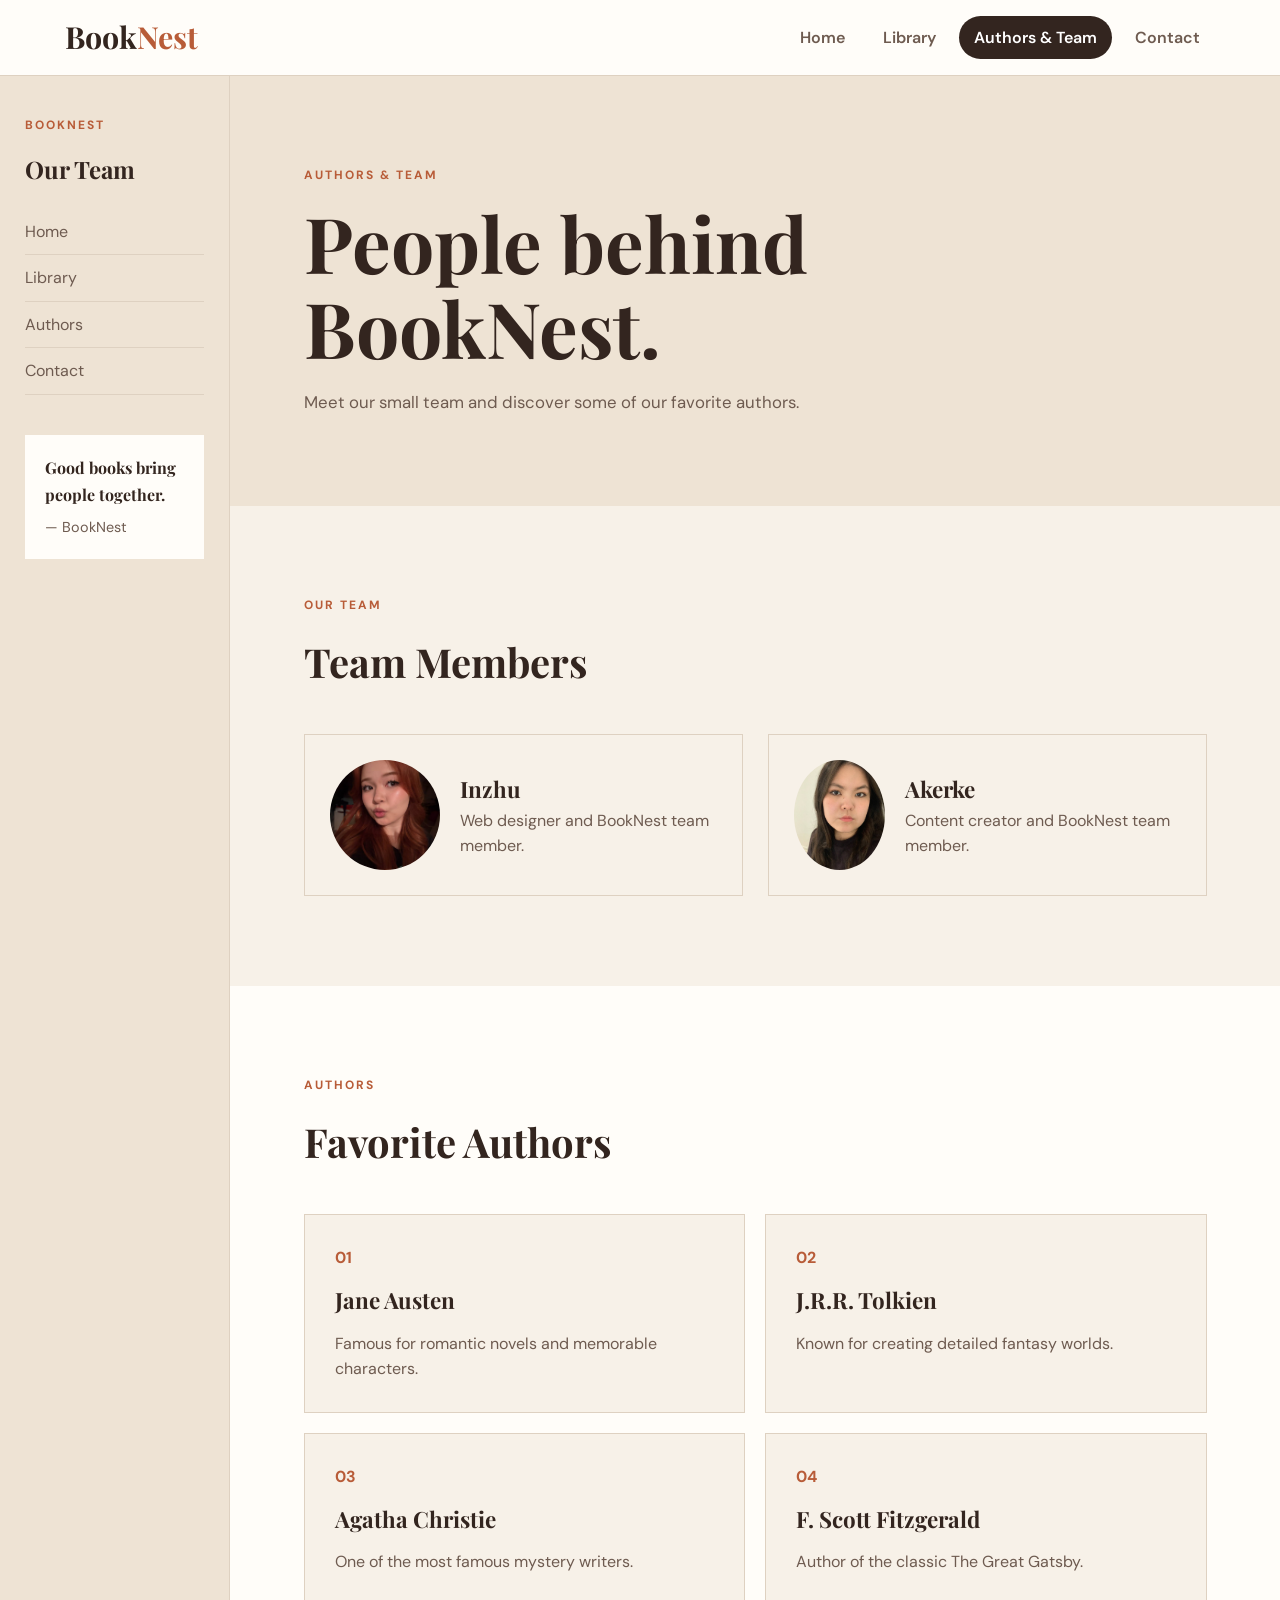
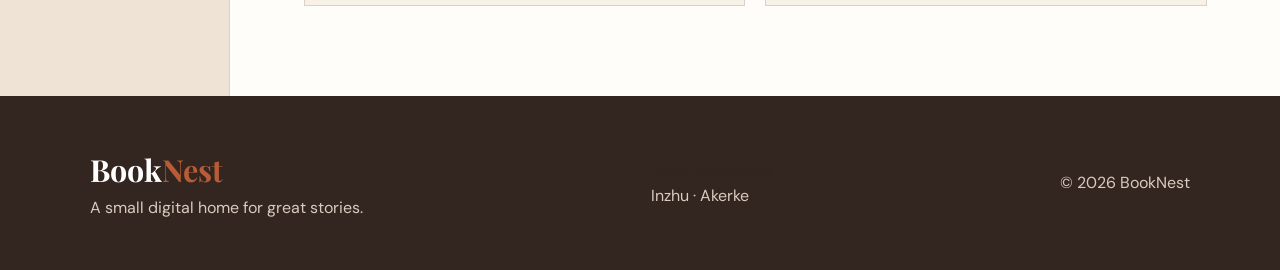
==== BookNestWeb-main/authors.html @ 7879bcff "Initial commit - Assignment 3 Bootstrap integration" ====
<!DOCTYPE html>
<html lang="en">

<head>
    <meta charset="UTF-8">

    <meta
        name="viewport"
        content="width=device-width, initial-scale=1.0">

    <title>BookNest | Authors & Team</title>

    <link
        rel="stylesheet"
        href="css/style.css">
</head>


<body>


<!-- =========================
     HEADER
========================= -->

<header>

    <div class="container nav-container">

        <!-- Website logo -->

        <a
            href="index.html"
            class="logo">

            Book<span>Nest</span>

        </a>


        <!-- Navigation -->

        <nav class="nav-menu">

            <a href="index.html">
                Home
            </a>

            <a href="books.html">
                Library
            </a>

            <a
                href="authors.html"
                class="active">

                Authors & Team

            </a>

            <a href="contact.html">
                Contact
            </a>

        </nav>

    </div>

</header>



<!-- =========================
     PAGE LAYOUT
========================= -->

<main class="page-layout">


    <!-- =========================
         SIDEBAR
    ========================= -->

    <aside class="sidebar">

        <p class="small-title">
            BOOKNEST
        </p>


        <h2>
            Our Team
        </h2>


        <a href="index.html">
            Home
        </a>


        <a href="books.html">
            Library
        </a>


        <a href="authors.html">
            Authors
        </a>


        <a href="contact.html">
            Contact
        </a>


        <div class="sidebar-note">

            <strong>
                Good books bring people together.
            </strong>

            <p>
                — BookNest
            </p>

        </div>

    </aside>



    <!-- =========================
         MAIN CONTENT
    ========================= -->

    <div class="main-content">


        <!-- PAGE INTRO -->

        <section class="page-hero">

            <p class="small-title">
                AUTHORS & TEAM
            </p>


            <h1>
                People behind BookNest.
            </h1>


            <p>
                Meet our small team and discover
                some of our favorite authors.
            </p>

        </section>



        <!-- =========================
             TEAM MEMBERS
        ========================= -->

        <section class="section">

            <p class="small-title">
                OUR TEAM
            </p>


            <h2>
                Team Members
            </h2>


            <div class="team-cards">


                <!-- =====================
                     INZHU
                ====================== -->

                <article class="team-card">


                    <img
                        src="images/Inzhu.jpg"
                        alt="Inzhu">


                    <div>

                        <h3>
                            Inzhu
                        </h3>


                        <p>
                            Web designer and
                            BookNest team member.
                        </p>

                    </div>

                </article>



                <!-- =====================
                     AKERKE
                ====================== -->

                <article class="team-card">


                    <img
                        src="images/Akerke.jpg"
                        alt="Akerke">


                    <div>

                        <h3>
                            Akerke
                        </h3>


                        <p>
                            Content creator and
                            BookNest team member.
                        </p>

                    </div>

                </article>


            </div>

        </section>



        <!-- =========================
             FAVORITE AUTHORS
        ========================= -->

        <section class="section">


            <p class="small-title">
                AUTHORS
            </p>


            <h2>
                Favorite Authors
            </h2>



            <div class="author-grid">


                <!-- AUTHOR 1 -->

                <article class="author-card">

                    <span>
                        01
                    </span>


                    <h3>
                        Jane Austen
                    </h3>


                    <p>
                        Famous for romantic novels
                        and memorable characters.
                    </p>

                </article>



                <!-- AUTHOR 2 -->

                <article class="author-card">

                    <span>
                        02
                    </span>


                    <h3>
                        J.R.R. Tolkien
                    </h3>


                    <p>
                        Known for creating detailed
                        fantasy worlds.
                    </p>

                </article>



                <!-- AUTHOR 3 -->

                <article class="author-card">

                    <span>
                        03
                    </span>


                    <h3>
                        Agatha Christie
                    </h3>


                    <p>
                        One of the most famous
                        mystery writers.
                    </p>

                </article>



                <!-- AUTHOR 4 -->

                <article class="author-card">

                    <span>
                        04
                    </span>


                    <h3>
                        F. Scott Fitzgerald
                    </h3>


                    <p>
                        Author of the classic
                        The Great Gatsby.
                    </p>

                </article>


            </div>

        </section>


    </div>

</main>



<!-- =========================
     FOOTER
========================= -->

<footer>


    <div class="footer-content">


        <div>

            <a
                href="index.html"
                class="logo">

                Book<span>Nest</span>

            </a>


            <p>
                A small digital home
                for great stories.
            </p>

        </div>



        <div>

            <strong>
                Team Members
            </strong>


            <p>
                Inzhu · Akerke
            </p>

        </div>



        <p>
            © 2026 BookNest
        </p>


    </div>

</footer>


</body>

</html>
---- BookNestWeb-main/css/style.css ----
@import url('https://fonts.googleapis.com/css2?family=DM+Sans:wght@400;500;600;700&family=Playfair+Display:wght@500;600;700&display=swap');




* {
    box-sizing: border-box;
    margin: 0;
    padding: 0;
}


html {
    scroll-behavior: smooth;
}


body {
    background: #f7f1e8;
    color: #33251f;
    font-family: 'DM Sans', sans-serif;
    line-height: 1.6;
}


img {
    width: 100%;
    display: block;
}


a {
    text-decoration: none;
    color: inherit;
}


h1,
h2,
h3 {
    font-family: 'Playfair Display', serif;
}


h1 {
    font-size: clamp(2.8rem, 6vw, 5rem);
    line-height: 1.1;
}


h2 {
    font-size: 2.5rem;
    margin-bottom: 20px;
}


h3 {
    font-size: 1.4rem;
}


p {
    color: #6e5b50;
}


.container {
    width: 90%;
    max-width: 1150px;
    margin: auto;
}


/* =========================
   HEADER - FLEXBOX
========================= */

header {
    background: #fffdf9;
    border-bottom: 1px solid #ded1c1;

    position: sticky;
    top: 0;

    z-index: 100;
}


/*
    FLEXBOX:
    logo on the left
    menu on the right
*/

.nav-container {
    min-height: 75px;

    display: flex;

    align-items: center;

    justify-content: space-between;

    gap: 30px;
}


.logo {
    font-family: 'Playfair Display', serif;

    font-size: 1.9rem;

    font-weight: 700;
}


.logo span {
    color: #b85c38;
}


/*
    FLEXBOX navigation
*/

.nav-menu {
    display: flex;

    align-items: center;

    gap: 8px;
}


.nav-menu a {
    padding: 9px 15px;

    border-radius: 30px;

    color: #6e5b50;

    font-weight: 600;

    transition: 0.3s;
}


.nav-menu a:hover,
.nav-menu a.active {
    background: #33251f;

    color: white;
}


/* =========================
   GRID PAGE LAYOUT
========================= */


/*
    GRID:
    sidebar = left
    content = right
*/

.page-layout {
    display: grid;

    grid-template-columns: 230px 1fr;

    min-height: calc(100vh - 75px);
}


.sidebar {
    background: #eee3d4;

    padding: 40px 25px;

    border-right: 1px solid #ded1c1;
}


.sidebar h2 {
    font-size: 1.5rem;
}


.sidebar > a {
    display: block;

    padding: 10px 0;

    border-bottom: 1px solid #ded1c1;

    color: #6e5b50;
}


.sidebar > a:hover {
    color: #b85c38;
}


.small-title {
    color: #b85c38;

    font-size: 0.75rem;

    font-weight: 700;

    letter-spacing: 2px;

    text-transform: uppercase;

    margin-bottom: 15px;
}


.sidebar-note {
    margin-top: 40px;

    padding: 20px;

    background: #fffdf9;
}


.sidebar-note strong {
    font-family: 'Playfair Display', serif;
}


.sidebar-note p {
    margin-top: 8px;

    font-size: 0.9rem;
}


/* =========================
   MAIN CONTENT
========================= */

.main-content {
    min-width: 0;
}


/* =========================
   HERO
========================= */

.hero {
    min-height: 650px;

    padding: 80px 7%;

    display: grid;

    grid-template-columns: 1fr 0.8fr;

    align-items: center;

    gap: 70px;

    background: #f7f1e8;
}


.hero-text > p:not(.small-title) {
    max-width: 600px;

    font-size: 1.1rem;

    margin: 25px 0;
}


.hero-image img {
    height: 500px;

    object-fit: cover;

    border-radius: 5px;

    box-shadow:
        0 20px 45px rgba(51, 37, 31, 0.15);
}


/* =========================
   BUTTONS
========================= */

.button {
    display: inline-block;

    border: none;

    background: #33251f;

    color: white;

    padding: 13px 23px;

    border-radius: 5px;

    font-weight: 700;

    cursor: pointer;

    transition: 0.3s;
}


.button:hover {
    background: #b85c38;

    transform: translateY(-3px);
}


.button-light {
    background: transparent;

    color: #33251f;

    border: 1px solid #ded1c1;
}


.hero-buttons {
    display: flex;

    gap: 12px;

    flex-wrap: wrap;
}


/* =========================
   SECTIONS
========================= */

.section {
    padding: 90px 7%;

    background: #fffdf9;
}


.section:nth-child(even) {
    background: #f7f1e8;
}


.description {
    max-width: 650px;

    margin-bottom: 40px;
}


/* =========================
   FEATURE GRID
========================= */

.feature-grid {

    /*
        CSS GRID
    */

    display: grid;

    grid-template-columns:
        repeat(3, 1fr);

    gap: 20px;

    margin-top: 40px;
}


.feature-card {
    padding: 30px;

    border: 1px solid #ded1c1;

    background: #f7f1e8;

    transition: 0.3s;
}


.feature-card:hover {
    transform: translateY(-7px);

    box-shadow:
        0 15px 35px rgba(51, 37, 31, 0.1);
}


.feature-card span {
    color: #b85c38;

    font-weight: 700;
}


.feature-card h3 {
    margin: 15px 0 10px;
}


/* =========================
   GENRE GRID
========================= */

.genre-grid {

    /*
        CSS GRID
    */

    display: grid;

    grid-template-columns:
        repeat(2, 1fr);

    gap: 20px;

    margin-top: 40px;
}


.genre-card {
    display: flex;

    align-items: center;

    gap: 20px;

    padding: 30px;

    background: #eee3d4;

    border: 1px solid #ded1c1;

    transition: 0.3s;
}


.genre-card:hover {
    background: #33251f;

    color: white;

    transform: translateY(-5px);
}


.genre-card:hover p {
    color: #eee3d4;
}


.genre-card > span {
    font-weight: 700;

    color: #b85c38;
}


.genre-card h3 {
    margin-bottom: 5px;
}


/* =========================
   FLEXBOX BOOK CARDS
========================= */

.book-cards {

    /*
        THIS IS FLEXBOX
    */

    display: flex;

    gap: 25px;

    flex-wrap: wrap;

    align-items: stretch;

    margin-top: 40px;
}


.book-card {

    /*
        Each card takes equal space
    */

    flex: 1 1 280px;

    display: flex;

    flex-direction: column;

    background: #f7f1e8;

    border: 1px solid #ded1c1;

    transition: 0.3s;
}


.book-card:hover {
    transform: translateY(-8px);

    box-shadow:
        0 20px 40px rgba(51, 37, 31, 0.12);
}


.book-card img {
    height: 280px;

    object-fit: cover;
}


.book-card-content {

    /*
        FLEXBOX inside card
    */

    display: flex;

    flex-direction: column;

    flex: 1;

    padding: 25px;
}


.book-card-content > span {
    color: #b85c38;

    font-size: 0.75rem;

    font-weight: 700;

    letter-spacing: 1px;
}


.book-card-content h3 {
    margin: 10px 0;
}


.book-card-content p {
    margin-bottom: 20px;
}


.book-card-content .button {
    margin-top: auto;

    align-self: flex-start;
}


/* =========================
   PAGE HERO
========================= */

.page-hero {
    padding: 90px 7%;

    background: #eee3d4;
}


.page-hero h1 {
    max-width: 800px;
}


.page-hero p:last-child {
    max-width: 650px;

    margin-top: 20px;

    font-size: 1.05rem;
}


/* =========================
   IMAGE GALLERY - GRID
========================= */

.gallery {

    /*
        GRID GALLERY
    */

    display: grid;

    grid-template-columns:
        repeat(3, 1fr);

    gap: 15px;

    margin-top: 40px;
}


.gallery figure {
    position: relative;

    overflow: hidden;

    height: 260px;
}


.gallery img {
    width: 100%;

    height: 100%;

    object-fit: cover;

    transition: 0.4s;
}


/*
    Caption is hidden initially
*/

.gallery figcaption {
    position: absolute;

    left: 0;
    right: 0;
    bottom: 0;

    padding: 18px;

    background: rgba(51, 37, 31, 0.85);

    color: white;

    transform: translateY(100%);

    transition: 0.3s;
}


/*
    When mouse is over image,
    caption appears
*/

.gallery figure:hover figcaption {
    transform: translateY(0);
}


.gallery figure:hover img {
    transform: scale(1.08);
}


/* =========================
   TEAM FLEXBOX
========================= */

.team-cards {

    display: flex;

    gap: 25px;

    flex-wrap: wrap;

    margin-top: 40px;
}


.team-card {

    flex: 1 1 300px;

    display: flex;

    align-items: center;

    gap: 20px;

    padding: 25px;

    background: #f7f1e8;

    border: 1px solid #ded1c1;

    transition: 0.3s;
}


.team-card:hover {
    transform: translateY(-5px);

    box-shadow:
        0 15px 35px rgba(51, 37, 31, 0.1);
}


.team-card img {
    width: 110px;

    height: 110px;

    object-fit: cover;

    border-radius: 50%;
}


/* =========================
   AUTHOR GRID
========================= */

.author-grid {

    display: grid;

    grid-template-columns:
        repeat(2, 1fr);

    gap: 20px;

    margin-top: 40px;
}


.author-card {
    padding: 30px;

    border: 1px solid #ded1c1;

    background: #f7f1e8;

    transition: 0.3s;
}


.author-card:hover {
    transform: translateY(-5px);

    box-shadow:
        0 15px 35px rgba(51, 37, 31, 0.1);
}


.author-card span {
    color: #b85c38;

    font-weight: 700;
}


.author-card h3 {
    margin: 12px 0;
}


/* =========================
   CONTACT - GRID
========================= */

.contact-grid {

    display: grid;

    grid-template-columns:
        1fr 1fr;

    gap: 60px;

    align-items: start;
}


.contact-info h2 {
    margin-bottom: 20px;
}


.contact-detail {

    display: flex;

    gap: 15px;

    margin-top: 30px;

    align-items: flex-start;
}


.contact-detail > span {
    color: #b85c38;

    font-weight: 700;
}


/* =========================
   CONTACT FORM
========================= */

.contact-form {

    display: flex;

    flex-direction: column;

    gap: 12px;

    padding: 30px;

    background: #f7f1e8;

    border: 1px solid #ded1c1;
}


.contact-form input,
.contact-form select,
.contact-form textarea {

    width: 100%;

    padding: 13px;

    border: 1px solid #ded1c1;

    background: white;

    font-family: inherit;

    font-size: 1rem;
}


.contact-form input:focus,
.contact-form select:focus,
.contact-form textarea:focus {

    outline: 2px solid #b85c38;
}


.contact-form label {
    font-weight: 600;

    margin-top: 8px;
}


/* =========================
   FOOTER
========================= */

footer {
    background: #33251f;

    padding: 50px 7%;
}


.footer-content {

    display: flex;

    align-items: center;

    justify-content: space-between;

    gap: 30px;

    flex-wrap: wrap;
}


footer .logo {
    color: white;
}


footer p {
    color: #d8cbbf;
}


/* =========================
   RESPONSIVE DESIGN
========================= */

@media (max-width: 900px) {

    .page-layout {
        grid-template-columns: 1fr;
    }


    .sidebar {
        display: none;
    }


    .hero {
        grid-template-columns: 1fr;

        padding: 60px 7%;
    }


    .hero-image img {
        height: 400px;
    }


    .feature-grid {
        grid-template-columns: 1fr;
    }


    .genre-grid {
        grid-template-columns: 1fr;
    }


    .gallery {
        grid-template-columns:
            repeat(2, 1fr);
    }


    .contact-grid {
        grid-template-columns: 1fr;
    }
}


@media (max-width: 650px) {

    .nav-container {
        flex-direction: column;

        padding: 20px 0;
    }


    .nav-menu {
        flex-wrap: wrap;

        justify-content: center;
    }


    .hero {
        padding: 50px 5%;
    }


    .section {
        padding: 60px 5%;
    }


    .gallery {
        grid-template-columns: 1fr;
    }


    .gallery figure {
        height: 300px;
    }


    .team-card {
        flex-direction: column;

        text-align: center;
    }


    .footer-content {
        flex-direction: column;

        align-items: flex-start;
    }

}
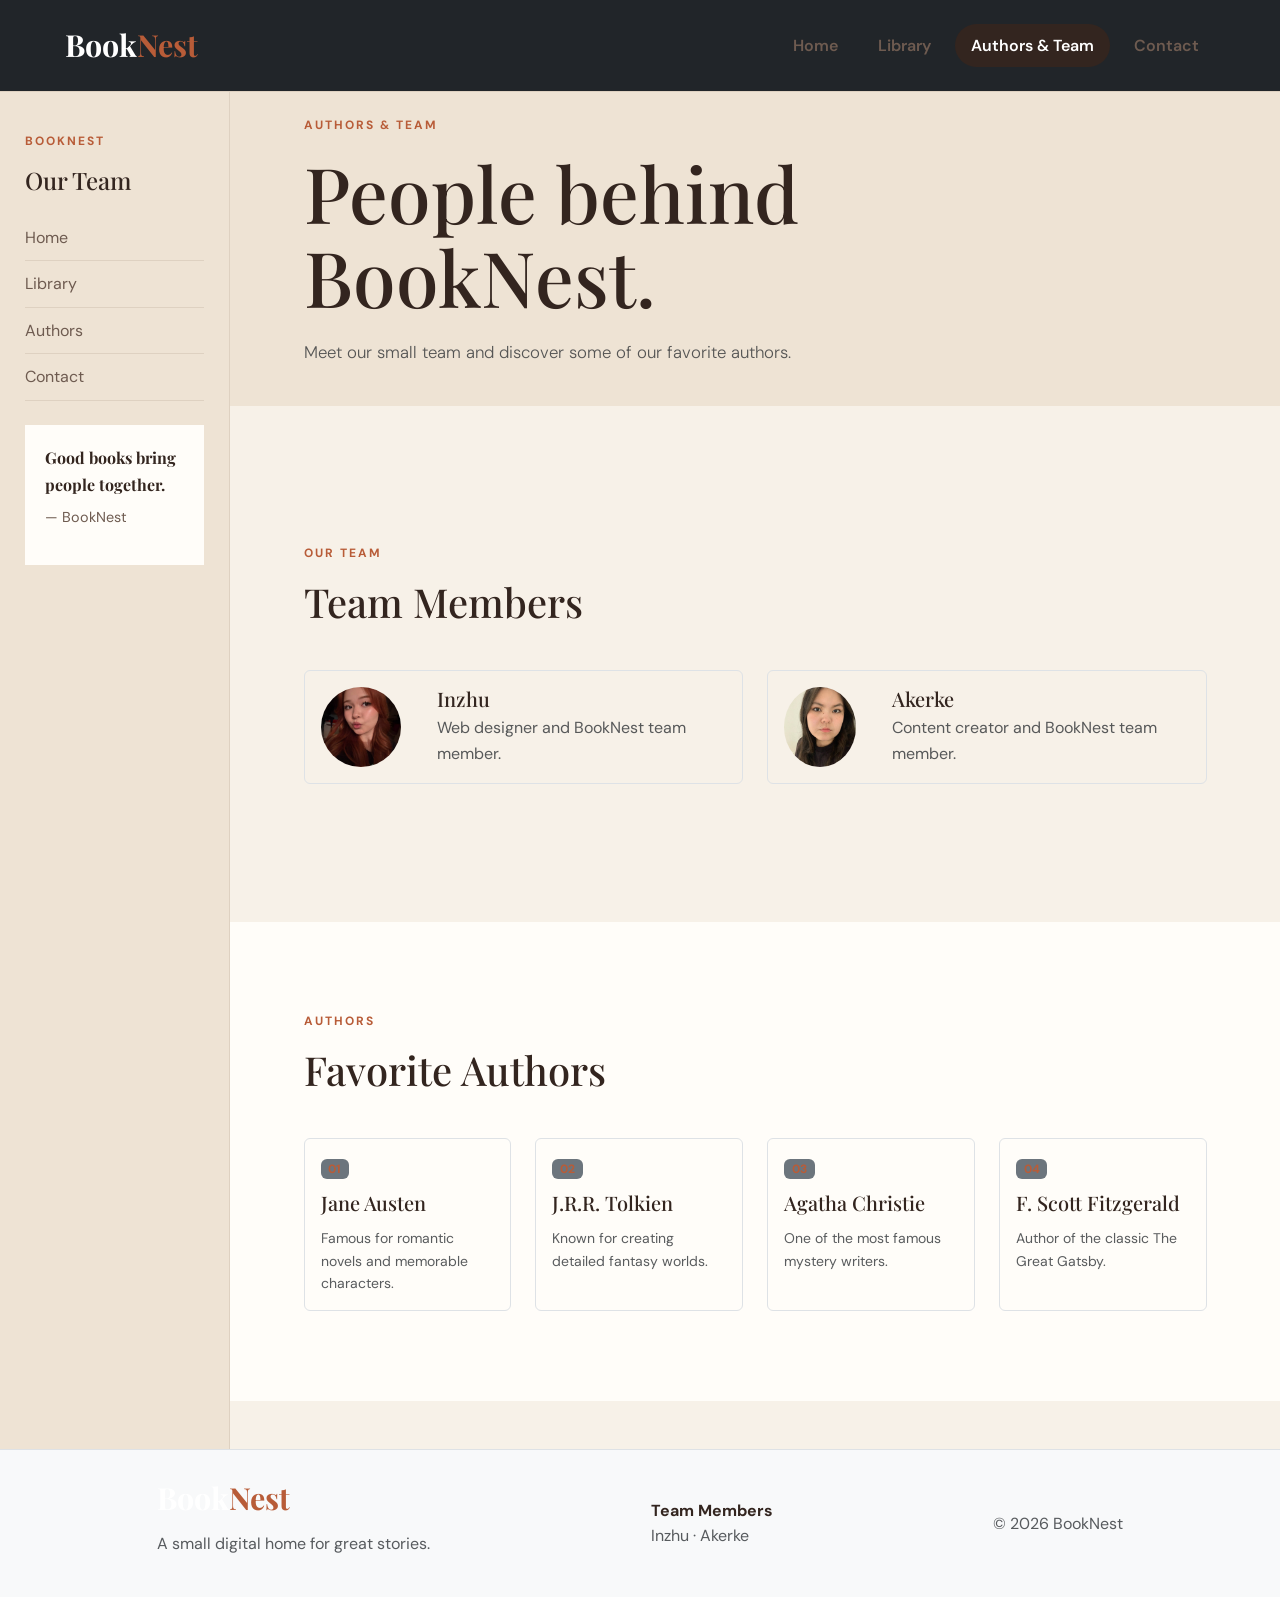
==== commit ecb51b6e: "Adding code for index.html, contact.html, authors.html, books.html, style.css" ====
--- a/BookNestWeb-main/authors.html
+++ b/BookNestWeb-main/authors.html
@@ -3,424 +3,187 @@
 
 <head>
     <meta charset="UTF-8">
-
-    <meta
-        name="viewport"
-        content="width=device-width, initial-scale=1.0">
-
+    <meta name="viewport" content="width=device-width, initial-scale=1.0">
     <title>BookNest | Authors & Team</title>
 
-    <link
-        rel="stylesheet"
-        href="css/style.css">
+    <!-- Bootstrap 5 CSS -->
+    <link href="https://cdn.jsdelivr.net/npm/bootstrap@5.3.3/dist/css/bootstrap.min.css" rel="stylesheet">
+    <link rel="stylesheet" href="css/style.css">
+
+    <style>
+        /* Сохраняем родной бежевый фон и отменяем стандартные белые фоны Bootstrap */
+        .team-card, .author-card {
+            background-color: transparent !important;
+        }
+    </style>
 </head>
-
 
 <body>
 
-
 <!-- =========================
-     HEADER
+     HEADER (С гамбургер-меню)
 ========================= -->
-
-<header>
-
-    <div class="container nav-container">
-
-        <!-- Website logo -->
-
-        <a
-            href="index.html"
-            class="logo">
-
+<header class="bg-dark">
+    <nav class="navbar navbar-expand-lg navbar-dark container nav-container py-3">
+        <a href="index.html" class="logo navbar-brand m-0">
             Book<span>Nest</span>
-
         </a>
 
+        <button class="navbar-toggler ms-auto" type="button" data-bs-toggle="collapse" data-bs-target="#mainNavbar" aria-controls="mainNavbar" aria-expanded="false" aria-label="Toggle navigation">
+            <span class="navbar-toggler-icon"></span>
+        </button>
 
-        <!-- Navigation -->
-
-        <nav class="nav-menu">
-
-            <a href="index.html">
-                Home
-            </a>
-
-            <a href="books.html">
-                Library
-            </a>
-
-            <a
-                href="authors.html"
-                class="active">
-
-                Authors & Team
-
-            </a>
-
-            <a href="contact.html">
-                Contact
-            </a>
-
-        </nav>
-
-    </div>
-
+        <div class="collapse navbar-collapse nav-menu justify-content-end" id="mainNavbar">
+            <a href="index.html" class="nav-link d-inline-block px-3">Home</a>
+            <a href="books.html" class="nav-link d-inline-block px-3">Library</a>
+            <a href="authors.html" class="active nav-link d-inline-block px-3">Authors & Team</a>
+            <a href="contact.html" class="nav-link d-inline-block px-3">Contact</a>
+        </div>
+    </nav>
 </header>
-
 
 
 <!-- =========================
      PAGE LAYOUT
 ========================= -->
+<main class="page-layout container-fluid px-0">
 
-<main class="page-layout">
+    <!-- SIDEBAR -->
+    <aside class="sidebar">
+        <p class="small-title">BOOKNEST</p>
+        <h2>Our Team</h2>
+        <a href="index.html">Home</a>
+        <a href="books.html">Library</a>
+        <a href="authors.html">Authors</a>
+        <a href="contact.html">Contact</a>
 
-
-    <!-- =========================
-         SIDEBAR
-    ========================= -->
-
-    <aside class="sidebar">
-
-        <p class="small-title">
-            BOOKNEST
-        </p>
-
-
-        <h2>
-            Our Team
-        </h2>
-
-
-        <a href="index.html">
-            Home
-        </a>
-
-
-        <a href="books.html">
-            Library
-        </a>
-
-
-        <a href="authors.html">
-            Authors
-        </a>
-
-
-        <a href="contact.html">
-            Contact
-        </a>
-
-
-        <div class="sidebar-note">
-
-            <strong>
-                Good books bring people together.
-            </strong>
-
-            <p>
-                — BookNest
-            </p>
-
+        <div class="sidebar-note mt-4">
+            <strong>Good books bring people together.</strong>
+            <p>— BookNest</p>
         </div>
-
     </aside>
 
 
-
-    <!-- =========================
-         MAIN CONTENT
-    ========================= -->
-
+    <!-- MAIN CONTENT -->
     <div class="main-content">
 
-
         <!-- PAGE INTRO -->
-
-        <section class="page-hero">
-
-            <p class="small-title">
-                AUTHORS & TEAM
+        <section class="page-hero py-4">
+            <p class="small-title">AUTHORS & TEAM</p>
+            <h1 class="mb-3">People behind BookNest.</h1>
+            <p class="lead text-muted">
+                Meet our small team and discover some of our favorite authors.
             </p>
-
-
-            <h1>
-                People behind BookNest.
-            </h1>
-
-
-            <p>
-                Meet our small team and discover
-                some of our favorite authors.
-            </p>
-
         </section>
 
 
+        <!-- =========================
+             TEAM MEMBERS (Bootstrap Grid)
+        ========================= -->
+        <section class="section my-5">
+            <p class="small-title">OUR TEAM</p>
+            <h2>Team Members</h2>
 
-        <!-- =========================
-             TEAM MEMBERS
-        ========================= -->
+            <div class="row g-4 mt-2">
+                <!-- INZHU -->
+                <div class="col-12 col-md-6">
+                    <article class="team-card d-flex align-items-center p-3 border rounded h-100">
+                        <img src="images/Inzhu.jpg" alt="Inzhu" class="rounded-circle me-3" style="width: 80px; height: 80px; object-fit: cover;">
+                        <div>
+                            <h3 class="h5 mb-1">Inzhu</h3>
+                            <p class="text-muted m-0">Web designer and BookNest team member.</p>
+                        </div>
+                    </article>
+                </div>
 
-        <section class="section">
-
-            <p class="small-title">
-                OUR TEAM
-            </p>
-
-
-            <h2>
-                Team Members
-            </h2>
-
-
-            <div class="team-cards">
-
-
-                <!-- =====================
-                     INZHU
-                ====================== -->
-
-                <article class="team-card">
-
-
-                    <img
-                        src="images/Inzhu.jpg"
-                        alt="Inzhu">
-
-
-                    <div>
-
-                        <h3>
-                            Inzhu
-                        </h3>
-
-
-                        <p>
-                            Web designer and
-                            BookNest team member.
-                        </p>
-
-                    </div>
-
-                </article>
-
-
-
-                <!-- =====================
-                     AKERKE
-                ====================== -->
-
-                <article class="team-card">
-
-
-                    <img
-                        src="images/Akerke.jpg"
-                        alt="Akerke">
-
-
-                    <div>
-
-                        <h3>
-                            Akerke
-                        </h3>
-
-
-                        <p>
-                            Content creator and
-                            BookNest team member.
-                        </p>
-
-                    </div>
-
-                </article>
-
-
+                <!-- AKERKE -->
+                <div class="col-12 col-md-6">
+                    <article class="team-card d-flex align-items-center p-3 border rounded h-100">
+                        <img src="images/Akerke.jpg" alt="Akerke" class="rounded-circle me-3" style="width: 80px; height: 80px; object-fit: cover;">
+                        <div>
+                            <h3 class="h5 mb-1">Akerke</h3>
+                            <p class="text-muted m-0">Content creator and BookNest team member.</p>
+                        </div>
+                    </article>
+                </div>
             </div>
-
         </section>
 
 
+        <!-- =========================
+             FAVORITE AUTHORS (Bootstrap Grid)
+        ========================= -->
+        <section class="section my-5">
+            <p class="small-title">AUTHORS</p>
+            <h2>Favorite Authors</h2>
 
-        <!-- =========================
-             FAVORITE AUTHORS
-        ========================= -->
-
-        <section class="section">
-
-
-            <p class="small-title">
-                AUTHORS
-            </p>
-
-
-            <h2>
-                Favorite Authors
-            </h2>
-
-
-
-            <div class="author-grid">
-
-
+            <div class="row g-4 mt-2">
                 <!-- AUTHOR 1 -->
-
-                <article class="author-card">
-
-                    <span>
-                        01
-                    </span>
-
-
-                    <h3>
-                        Jane Austen
-                    </h3>
-
-
-                    <p>
-                        Famous for romantic novels
-                        and memorable characters.
-                    </p>
-
-                </article>
-
-
+                <div class="col-12 col-sm-6 col-md-3">
+                    <article class="author-card p-3 border rounded h-100">
+                        <span class="badge bg-secondary mb-2">01</span>
+                        <h3 class="h5 mt-1">Jane Austen</h3>
+                        <p class="text-muted small mb-0">Famous for romantic novels and memorable characters.</p>
+                    </article>
+                </div>
 
                 <!-- AUTHOR 2 -->
-
-                <article class="author-card">
-
-                    <span>
-                        02
-                    </span>
-
-
-                    <h3>
-                        J.R.R. Tolkien
-                    </h3>
-
-
-                    <p>
-                        Known for creating detailed
-                        fantasy worlds.
-                    </p>
-
-                </article>
-
-
+                <div class="col-12 col-sm-6 col-md-3">
+                    <article class="author-card p-3 border rounded h-100">
+                        <span class="badge bg-secondary mb-2">02</span>
+                        <h3 class="h5 mt-1">J.R.R. Tolkien</h3>
+                        <p class="text-muted small mb-0">Known for creating detailed fantasy worlds.</p>
+                    </article>
+                </div>
 
                 <!-- AUTHOR 3 -->
-
-                <article class="author-card">
-
-                    <span>
-                        03
-                    </span>
-
-
-                    <h3>
-                        Agatha Christie
-                    </h3>
-
-
-                    <p>
-                        One of the most famous
-                        mystery writers.
-                    </p>
-
-                </article>
-
-
+                <div class="col-12 col-sm-6 col-md-3">
+                    <article class="author-card p-3 border rounded h-100">
+                        <span class="badge bg-secondary mb-2">03</span>
+                        <h3 class="h5 mt-1">Agatha Christie</h3>
+                        <p class="text-muted small mb-0">One of the most famous mystery writers.</p>
+                    </article>
+                </div>
 
                 <!-- AUTHOR 4 -->
-
-                <article class="author-card">
-
-                    <span>
-                        04
-                    </span>
-
-
-                    <h3>
-                        F. Scott Fitzgerald
-                    </h3>
-
-
-                    <p>
-                        Author of the classic
-                        The Great Gatsby.
-                    </p>
-
-                </article>
-
-
+                <div class="col-12 col-sm-6 col-md-3">
+                    <article class="author-card p-3 border rounded h-100">
+                        <span class="badge bg-secondary mb-2">04</span>
+                        <h3 class="h5 mt-1">F. Scott Fitzgerald</h3>
+                        <p class="text-muted small mb-0">Author of the classic The Great Gatsby.</p>
+                    </article>
+                </div>
             </div>
-
         </section>
-
 
     </div>
 
 </main>
 
 
-
 <!-- =========================
      FOOTER
 ========================= -->
-
-<footer>
-
-
-    <div class="footer-content">
-
+<footer class="mt-auto py-4 bg-light border-top">
+    <div class="footer-content container">
+        <div>
+            <a href="index.html" class="logo">
+                Book<span>Nest</span>
+            </a>
+            <p class="mt-2 text-muted">A small digital home for great stories.</p>
+        </div>
 
         <div>
-
-            <a
-                href="index.html"
-                class="logo">
-
-                Book<span>Nest</span>
-
-            </a>
-
-
-            <p>
-                A small digital home
-                for great stories.
-            </p>
-
+            <strong>Team Members</strong>
+            <p class="m-0 text-muted">Inzhu · Akerke</p>
         </div>
 
-
-
-        <div>
-
-            <strong>
-                Team Members
-            </strong>
-
-
-            <p>
-                Inzhu · Akerke
-            </p>
-
-        </div>
-
-
-
-        <p>
-            © 2026 BookNest
-        </p>
-
-
+        <p class="m-0 text-muted">© 2026 BookNest</p>
     </div>
-
 </footer>
 
-
+<!-- Bootstrap JS Bundle -->
+<script src="https://cdn.jsdelivr.net/npm/bootstrap@5.3.3/dist/js/bootstrap.bundle.min.js"></script>
 </body>
 
 </html>
--- a/BookNestWeb-main/css/style.css
+++ b/BookNestWeb-main/css/style.css
@@ -1,6 +1,20 @@
 @import url('https://fonts.googleapis.com/css2?family=DM+Sans:wght@400;500;600;700&family=Playfair+Display:wght@500;600;700&display=swap');
 
-
+a {
+    text-decoration: none !important;
+    color: inherit;
+}
+
+
+.nav-link {
+    color: #6e5b50 !important;
+}
+
+.nav-link:hover, 
+.nav-link.active {
+    background: #33251f !important;
+    color: #ffffff !important;
+}
 
 
 * {
@@ -76,13 +90,35 @@
 ========================= */
 
 header {
-    background: #fffdf9;
+    background: #fffdf9 !important;
     border-bottom: 1px solid #ded1c1;
-
     position: sticky;
     top: 0;
-
-    z-index: 100;
+    z-index: 1000;
+}
+
+
+.navbar-toggler {
+    border-color: #ded1c1 !important;
+}
+
+.navbar-toggler-icon {
+    filter: invert(20%) sepia(15%) saturate(1000%) hue-rotate(350deg);
+}
+
+
+@media (max-width: 991px) {
+    .navbar-collapse {
+        background: #fffdf9;
+        padding: 15px;
+        border-top: 1px solid #ded1c1;
+        margin-top: 10px;
+    }
+    
+    .nav-menu a {
+        display: block !important;
+        margin-bottom: 5px;
+    }
 }
 
 
@@ -788,98 +824,42 @@
 
 
 /* =========================
-   CONTACT - GRID
-========================= */
-
-.contact-grid {
-
-    display: grid;
-
-    grid-template-columns:
-        1fr 1fr;
-
-    gap: 60px;
-
-    align-items: start;
-}
-
-
-.contact-info h2 {
-    margin-bottom: 20px;
-}
-
+   CONTACT SECTION
+========================= */
 
 .contact-detail {
-
-    display: flex;
-
-    gap: 15px;
-
-    margin-top: 30px;
-
-    align-items: flex-start;
-}
-
+    background: #f7f1e8;
+    border: 1px solid #ded1c1 !important;
+}
 
 .contact-detail > span {
     color: #b85c38;
-
     font-weight: 700;
 }
 
-
-/* =========================
-   CONTACT FORM
-========================= */
-
 .contact-form {
-
-    display: flex;
-
-    flex-direction: column;
-
-    gap: 12px;
-
-    padding: 30px;
-
-    background: #f7f1e8;
-
+    background: #f7f1e8 !important;
+    border: 1px solid #ded1c1 !important;
+}
+
+.contact-form .form-control,
+.contact-form .form-select {
     border: 1px solid #ded1c1;
-}
-
-
-.contact-form input,
-.contact-form select,
-.contact-form textarea {
-
-    width: 100%;
-
-    padding: 13px;
-
-    border: 1px solid #ded1c1;
-
-    background: white;
-
-    font-family: inherit;
-
-    font-size: 1rem;
-}
-
-
-.contact-form input:focus,
-.contact-form select:focus,
-.contact-form textarea:focus {
-
-    outline: 2px solid #b85c38;
-}
-
+    border-radius: 4px;
+    padding: 12px;
+    background-color: #ffffff;
+}
+
+.contact-form .form-control:focus,
+.contact-form .form-select:focus {
+    border-color: #b85c38;
+    box-shadow: 0 0 0 0.25rem rgba(184, 92, 56, 0.25);
+}
 
 .contact-form label {
     font-weight: 600;
-
     margin-top: 8px;
 }
-
 
 /* =========================
    FOOTER
@@ -968,18 +948,6 @@
 
 @media (max-width: 650px) {
 
-    .nav-container {
-        flex-direction: column;
-
-        padding: 20px 0;
-    }
-
-
-    .nav-menu {
-        flex-wrap: wrap;
-
-        justify-content: center;
-    }
 
 
     .hero {
@@ -1015,4 +983,4 @@
         align-items: flex-start;
     }
 
-}+}
